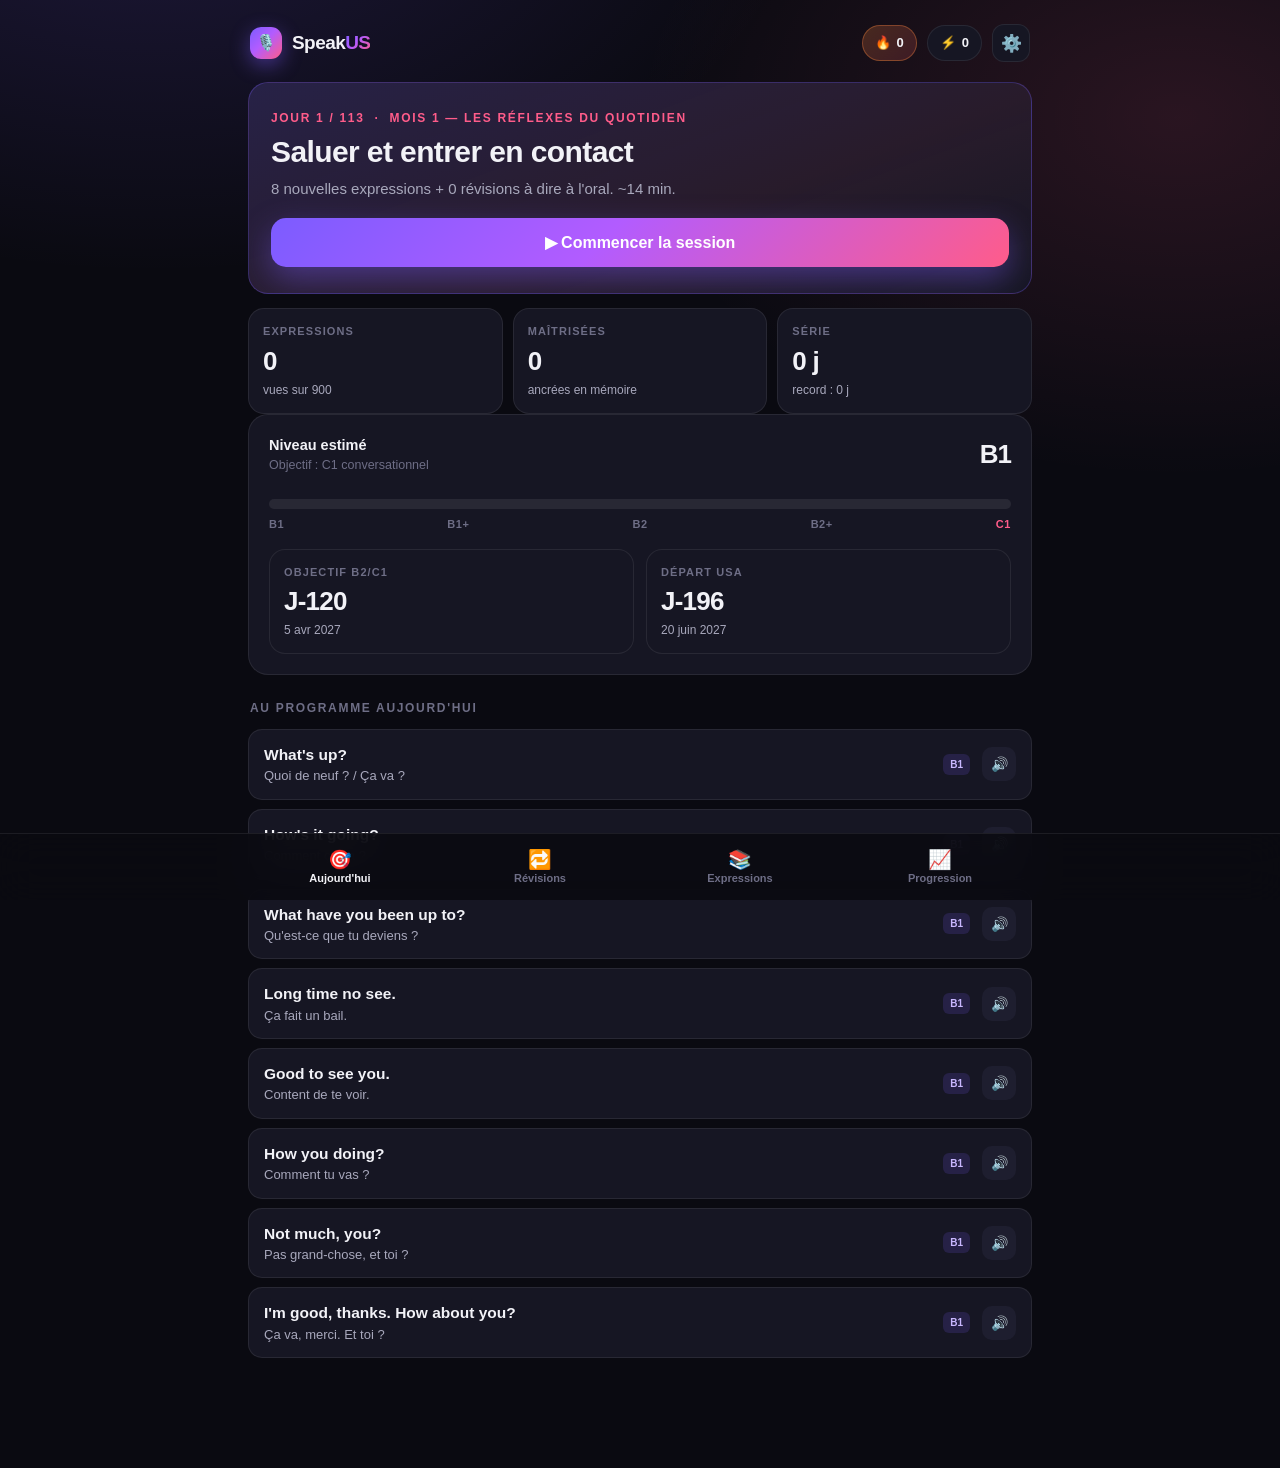
==== index.html @ b8113048 "SpeakUS — app d'anglais américain, 900 expressions sur 113 jours Entraînement oral quotidien : révis" ====
<!doctype html>
<html lang="fr">
<head>
<meta charset="utf-8">
<meta name="viewport" content="width=device-width, initial-scale=1, viewport-fit=cover">
<meta name="theme-color" content="#0B0B12">
<title>SpeakUS — American English, tous les jours</title>
<meta name="apple-mobile-web-app-capable" content="yes">
<meta name="mobile-web-app-capable" content="yes">
<meta name="apple-mobile-web-app-status-bar-style" content="black-translucent">
<meta name="apple-mobile-web-app-title" content="SpeakUS">
<link rel="manifest" href="manifest.webmanifest">
<link rel="apple-touch-icon" href="icon-180.png">
<link rel="icon" href="icon-192.png">
<link rel="stylesheet" href="assets/app.css">
</head>
<body>
  <div id="app"></div>
  <div id="toast" class="toast"></div>

  <script src="data/m1.js"></script>
  <script src="data/m2.js"></script>
  <script src="data/m3.js"></script>
  <script src="data/m4.js"></script>
  <script src="data/m5.js"></script>
  <script src="data/m6.js"></script>
  <script src="assets/speech.js"></script>
  <script src="assets/sync.js"></script>
  <script src="assets/app.js"></script>
</body>
</html>
---- assets/app.css ----
/* ============ SpeakUS — design system ============ */
:root{
  --bg:#0A0A11;
  --bg2:#10101B;
  --surface:#161623;
  --surface2:#1E1E2F;
  --line:rgba(255,255,255,.08);
  --line2:rgba(255,255,255,.14);
  --txt:#F2F2F7;
  --txt2:#A8A8BC;
  --txt3:#6E6E86;
  --acc:#7C5CFF;
  --acc2:#FF5C8A;
  --ok:#31D97A;
  --warn:#FFB84D;
  --bad:#FF5C6C;
  --grad:linear-gradient(135deg,#7C5CFF 0%,#B25CFF 45%,#FF5C8A 100%);
  --radius:20px;
  --shadow:0 18px 50px rgba(0,0,0,.55);
  --font:-apple-system,BlinkMacSystemFont,"Segoe UI",Inter,Roboto,Helvetica,Arial,sans-serif;
}
*{box-sizing:border-box;-webkit-tap-highlight-color:transparent}
html,body{margin:0;padding:0;min-height:100%}
body{
  background:
    radial-gradient(1100px 700px at 12% -10%, rgba(124,92,255,.18), transparent 60%),
    radial-gradient(900px 600px at 92% 8%, rgba(255,92,138,.13), transparent 60%),
    var(--bg);
  color:var(--txt);font-family:var(--font);
  font-size:16px;line-height:1.5;
  -webkit-font-smoothing:antialiased;
}
#app{max-width:820px;margin:0 auto;padding:18px 18px 110px;min-height:100%}
h1,h2,h3,h4{margin:0;font-weight:800;letter-spacing:-.02em}
button{font-family:inherit;font-size:inherit;color:inherit;border:0;background:none;cursor:pointer}
input,select{font-family:inherit;font-size:inherit}

/* ============ HEADER ============ */
.hdr{display:flex;align-items:center;gap:10px;padding:6px 2px 20px;flex-wrap:wrap}
.logo{display:flex;align-items:center;gap:10px;font-weight:900;font-size:19px;letter-spacing:-.03em}
.logo .dot{width:32px;height:32px;border-radius:11px;background:var(--grad);display:grid;place-items:center;font-size:16px;box-shadow:0 6px 20px rgba(124,92,255,.45)}
.logo i{font-style:normal;background:var(--grad);-webkit-background-clip:text;background-clip:text;color:transparent}
.hdr .sp{flex:1}
.chip{display:inline-flex;align-items:center;gap:6px;padding:7px 12px;border-radius:999px;background:var(--surface);border:1px solid var(--line);font-size:13px;font-weight:700;color:var(--txt2)}
.chip b{color:var(--txt)}
.chip.fire{background:linear-gradient(135deg,rgba(255,138,60,.22),rgba(255,92,108,.16));border-color:rgba(255,138,60,.35);color:#FFCFA8}
.chip.ok{background:rgba(49,217,122,.14);border-color:rgba(49,217,122,.32);color:#8DEBB6}
.chip.warn{background:rgba(255,184,77,.14);border-color:rgba(255,184,77,.32);color:#FFD79E}
.iconbtn{width:38px;height:38px;border-radius:12px;background:var(--surface);border:1px solid var(--line);display:grid;place-items:center;font-size:17px;color:var(--txt2)}
.iconbtn:hover{background:var(--surface2);color:var(--txt)}

/* ============ CARDS ============ */
.card{background:var(--surface);border:1px solid var(--line);border-radius:var(--radius);padding:20px;margin-bottom:14px}
.card.glow{background:linear-gradient(160deg,rgba(124,92,255,.16),rgba(255,92,138,.08) 60%,transparent),var(--surface);border-color:rgba(124,92,255,.3)}
.hero{position:relative;overflow:hidden;padding:26px 22px}
.hero .eyebrow{font-size:12px;font-weight:800;letter-spacing:.14em;text-transform:uppercase;color:var(--acc2);margin-bottom:8px}
.hero h1{font-size:30px;line-height:1.15;margin-bottom:8px}
.hero p{margin:0;color:var(--txt2);font-size:15px}

.grid2{display:grid;grid-template-columns:1fr 1fr;gap:12px}
.grid3{display:grid;grid-template-columns:repeat(3,1fr);gap:10px}
@media(max-width:560px){.grid3{grid-template-columns:repeat(2,1fr)}}

.stat{background:var(--surface);border:1px solid var(--line);border-radius:16px;padding:14px}
.stat .k{font-size:11px;font-weight:800;letter-spacing:.1em;text-transform:uppercase;color:var(--txt3)}
.stat .v{font-size:26px;font-weight:900;letter-spacing:-.03em;margin-top:2px}
.stat .s{font-size:12px;color:var(--txt2)}

/* ============ BUTTONS ============ */
.btn{display:inline-flex;align-items:center;justify-content:center;gap:9px;padding:15px 22px;border-radius:15px;font-weight:800;font-size:16px;background:var(--surface2);border:1px solid var(--line2);transition:transform .12s ease,filter .12s ease}
.btn:hover{filter:brightness(1.12)}
.btn:active{transform:scale(.975)}
.btn.primary{background:var(--grad);border:0;color:#fff;box-shadow:0 12px 32px rgba(124,92,255,.4)}
.btn.ok{background:linear-gradient(135deg,#25B765,#31D97A);border:0;color:#04220F}
.btn.ghost{background:transparent;border:1px solid var(--line2);color:var(--txt2)}
.btn.block{display:flex;width:100%}
.btn.sm{padding:10px 15px;font-size:14px;border-radius:12px}
.btn[disabled]{opacity:.4;pointer-events:none}
.btnrow{display:flex;gap:10px;flex-wrap:wrap}

/* ============ PROGRESS ============ */
.bar{height:10px;border-radius:99px;background:rgba(255,255,255,.08);overflow:hidden}
.bar>i{display:block;height:100%;border-radius:99px;background:var(--grad);transition:width .5s cubic-bezier(.2,.8,.2,1)}
.bar.thin{height:6px}
.levelbar{position:relative;margin:18px 0 6px}
.levelticks{display:flex;justify-content:space-between;font-size:11px;font-weight:800;color:var(--txt3);margin-top:7px;letter-spacing:.05em}
.levelticks b{color:var(--acc2)}

/* ============ SESSION ============ */
.sess-top{display:flex;align-items:center;gap:12px;margin-bottom:18px}
.sess-top .bar{flex:1}
.stepbadge{font-size:11px;font-weight:900;letter-spacing:.12em;text-transform:uppercase;color:var(--acc);background:rgba(124,92,255,.14);border:1px solid rgba(124,92,255,.3);padding:6px 11px;border-radius:99px;white-space:nowrap}

.expr{text-align:center;padding:8px 4px 4px}
.expr .en{font-size:34px;font-weight:900;letter-spacing:-.035em;line-height:1.15}
@media(max-width:560px){.expr .en{font-size:26px}}
.expr .fr{color:var(--acc2);font-weight:700;font-size:17px;margin-top:12px}
.expr .tags{display:flex;gap:7px;justify-content:center;flex-wrap:wrap;margin-top:14px}
.tag{font-size:11px;font-weight:800;letter-spacing:.07em;text-transform:uppercase;padding:5px 10px;border-radius:8px;background:rgba(255,255,255,.06);color:var(--txt2);border:1px solid var(--line)}
.tag.lv{background:rgba(124,92,255,.16);color:#C9B8FF;border-color:rgba(124,92,255,.3)}
.tag.rg{background:rgba(255,92,138,.13);color:#FFB3C8;border-color:rgba(255,92,138,.28)}

.exbox{margin-top:18px;background:var(--bg2);border:1px solid var(--line);border-radius:14px;padding:14px 16px}
.exbox .lbl{font-size:11px;font-weight:800;letter-spacing:.12em;text-transform:uppercase;color:var(--txt3);margin-bottom:6px}
.exbox .txt{font-size:16px;line-height:1.55}
.exbox .note{margin-top:10px;font-size:13.5px;color:var(--txt2);border-top:1px dashed var(--line);padding-top:10px}

.cue{background:linear-gradient(135deg,rgba(124,92,255,.12),transparent);border:1px solid rgba(124,92,255,.25);border-radius:14px;padding:14px 16px;margin-bottom:16px}
.cue .who{font-size:11px;font-weight:900;letter-spacing:.12em;text-transform:uppercase;color:var(--acc);margin-bottom:5px}
.cue .line{font-size:18px;font-weight:700}

.prompt{text-align:center;font-size:19px;font-weight:700;line-height:1.4;margin:6px 0 20px}
.prompt small{display:block;font-size:12px;font-weight:800;color:var(--txt3);text-transform:uppercase;letter-spacing:.12em;margin-bottom:10px}

/* ============ MIC ============ */
.micwrap{display:flex;flex-direction:column;align-items:center;gap:14px;margin:22px 0 6px}
.mic{width:96px;height:96px;border-radius:50%;background:var(--grad);display:grid;place-items:center;font-size:36px;box-shadow:0 14px 40px rgba(124,92,255,.5);position:relative;transition:transform .15s ease}
.mic:active{transform:scale(.94)}
.mic.listening{animation:pulse 1.25s infinite}
.mic.listening::after{content:"";position:absolute;inset:-14px;border-radius:50%;border:2px solid rgba(255,92,138,.5);animation:ring 1.25s infinite}
@keyframes pulse{0%,100%{transform:scale(1)}50%{transform:scale(1.06)}}
@keyframes ring{0%{transform:scale(.9);opacity:.9}100%{transform:scale(1.25);opacity:0}}
.michint{font-size:14px;color:var(--txt2);font-weight:600;text-align:center;min-height:22px}

.heard{margin-top:14px;background:var(--bg2);border:1px solid var(--line);border-radius:14px;padding:14px 16px}
.heard .lbl{font-size:11px;font-weight:800;letter-spacing:.12em;text-transform:uppercase;color:var(--txt3);margin-bottom:8px}
.heard .words{font-size:18px;font-weight:700;line-height:1.7}
.w-ok{color:var(--ok)}
.w-mid{color:var(--warn)}
.w-bad{color:var(--bad);text-decoration:underline wavy rgba(255,92,108,.55)}
.w-extra{color:var(--txt3);font-weight:500;font-size:.9em}

.scorebox{display:flex;align-items:center;gap:14px;margin-top:14px;padding:14px 16px;border-radius:14px;border:1px solid var(--line)}
.scorebox.good{background:rgba(49,217,122,.1);border-color:rgba(49,217,122,.35)}
.scorebox.mid{background:rgba(255,184,77,.1);border-color:rgba(255,184,77,.35)}
.scorebox.bad{background:rgba(255,92,108,.1);border-color:rgba(255,92,108,.35)}
.scorebox .pct{font-size:30px;font-weight:900;letter-spacing:-.04em;min-width:66px}
.scorebox .msg{font-size:14.5px;font-weight:700;line-height:1.35}
.scorebox .msg small{display:block;font-weight:500;color:var(--txt2);font-size:13px;margin-top:3px}

/* ============ NAV ============ */
.nav{position:fixed;left:0;right:0;bottom:0;z-index:50;background:rgba(10,10,17,.9);backdrop-filter:blur(18px);border-top:1px solid var(--line)}
.nav .inner{max-width:820px;margin:0 auto;display:grid;grid-template-columns:repeat(4,1fr);padding:8px 10px calc(8px + env(safe-area-inset-bottom))}
.nav button{position:relative;display:flex;flex-direction:column;align-items:center;gap:3px;padding:8px 4px;border-radius:12px;font-size:11px;font-weight:800;color:var(--txt3)}
.nav button .i{font-size:19px;line-height:1}
.nav button.on{color:var(--txt)}
.nav .badge{position:absolute;top:2px;right:calc(50% - 26px);background:var(--acc2);color:#fff;font-size:10px;font-weight:900;padding:1px 6px;border-radius:99px}

/* ============ LISTS ============ */
.list{display:flex;flex-direction:column;gap:9px}
.item{display:flex;align-items:center;gap:12px;background:var(--surface);border:1px solid var(--line);border-radius:14px;padding:13px 15px}
.item .m{flex:1;min-width:0}
.item .en{font-weight:800;font-size:15.5px}
.item .fr{font-size:13px;color:var(--txt2);white-space:nowrap;overflow:hidden;text-overflow:ellipsis}
.item .lvl{font-size:10px;font-weight:900;padding:3px 7px;border-radius:6px;background:rgba(124,92,255,.16);color:#C9B8FF}
.item .play{width:34px;height:34px;border-radius:10px;background:var(--surface2);display:grid;place-items:center;font-size:14px;flex-shrink:0}
.boxdots{display:flex;gap:3px}
.boxdots i{width:6px;height:6px;border-radius:50%;background:rgba(255,255,255,.14)}
.boxdots i.f{background:var(--ok)}

.search{width:100%;padding:13px 16px;border-radius:14px;background:var(--surface);border:1px solid var(--line);color:var(--txt);outline:none;margin-bottom:14px}
.search:focus{border-color:rgba(124,92,255,.5)}

/* ============ HEATMAP ============ */
.heat{display:grid;grid-template-columns:repeat(auto-fill,minmax(13px,1fr));gap:4px;margin-top:6px}
.heat i{aspect-ratio:1;border-radius:3px;background:rgba(255,255,255,.06)}
.heat i.l1{background:rgba(124,92,255,.35)}
.heat i.l2{background:rgba(124,92,255,.65)}
.heat i.l3{background:#8A6BFF}
.heat i.today{outline:2px solid var(--acc2);outline-offset:1px}

/* ============ MISC ============ */
.sect{font-size:12px;font-weight:900;letter-spacing:.14em;text-transform:uppercase;color:var(--txt3);margin:24px 2px 12px}
.muted{color:var(--txt2);font-size:14px}
.center{text-align:center}
.toast{position:fixed;left:50%;bottom:96px;transform:translateX(-50%) translateY(24px);background:var(--surface2);border:1px solid var(--line2);color:var(--txt);padding:12px 18px;border-radius:14px;font-weight:700;font-size:14px;opacity:0;pointer-events:none;transition:.25s;z-index:100;box-shadow:var(--shadow);max-width:90vw;text-align:center}
.toast.show{opacity:1;transform:translateX(-50%) translateY(0)}
.modal{position:fixed;inset:0;z-index:80;background:rgba(5,5,10,.72);backdrop-filter:blur(6px);display:grid;place-items:center;padding:18px}
.modal .box{background:var(--surface);border:1px solid var(--line2);border-radius:22px;padding:22px;max-width:460px;width:100%;box-shadow:var(--shadow);max-height:86vh;overflow:auto}
.row{display:flex;align-items:center;justify-content:space-between;gap:14px;padding:12px 0;border-bottom:1px solid var(--line)}
.row:last-of-type{border-bottom:0}
.row .lb{font-weight:700;font-size:14.5px}
.row .lb small{display:block;color:var(--txt3);font-weight:500;font-size:12.5px}
.row select,.row input[type=number],.row input[type=date]{background:var(--surface2);border:1px solid var(--line2);color:var(--txt);border-radius:10px;padding:8px 11px;outline:none;color-scheme:dark}
.confetti{position:fixed;inset:0;pointer-events:none;z-index:90;overflow:hidden}
.confetti i{position:absolute;width:9px;height:14px;border-radius:2px;animation:fall 2.6s linear forwards}
@keyframes fall{to{transform:translateY(105vh) rotate(720deg);opacity:0}}
.fadein{animation:fade .3s ease both}
@keyframes fade{from{opacity:0;transform:translateY(10px)}to{opacity:1;transform:none}}
.warnbox{background:rgba(255,184,77,.1);border:1px solid rgba(255,184,77,.35);border-radius:14px;padding:14px 16px;font-size:14px;color:#FFDDA8;margin-bottom:14px}
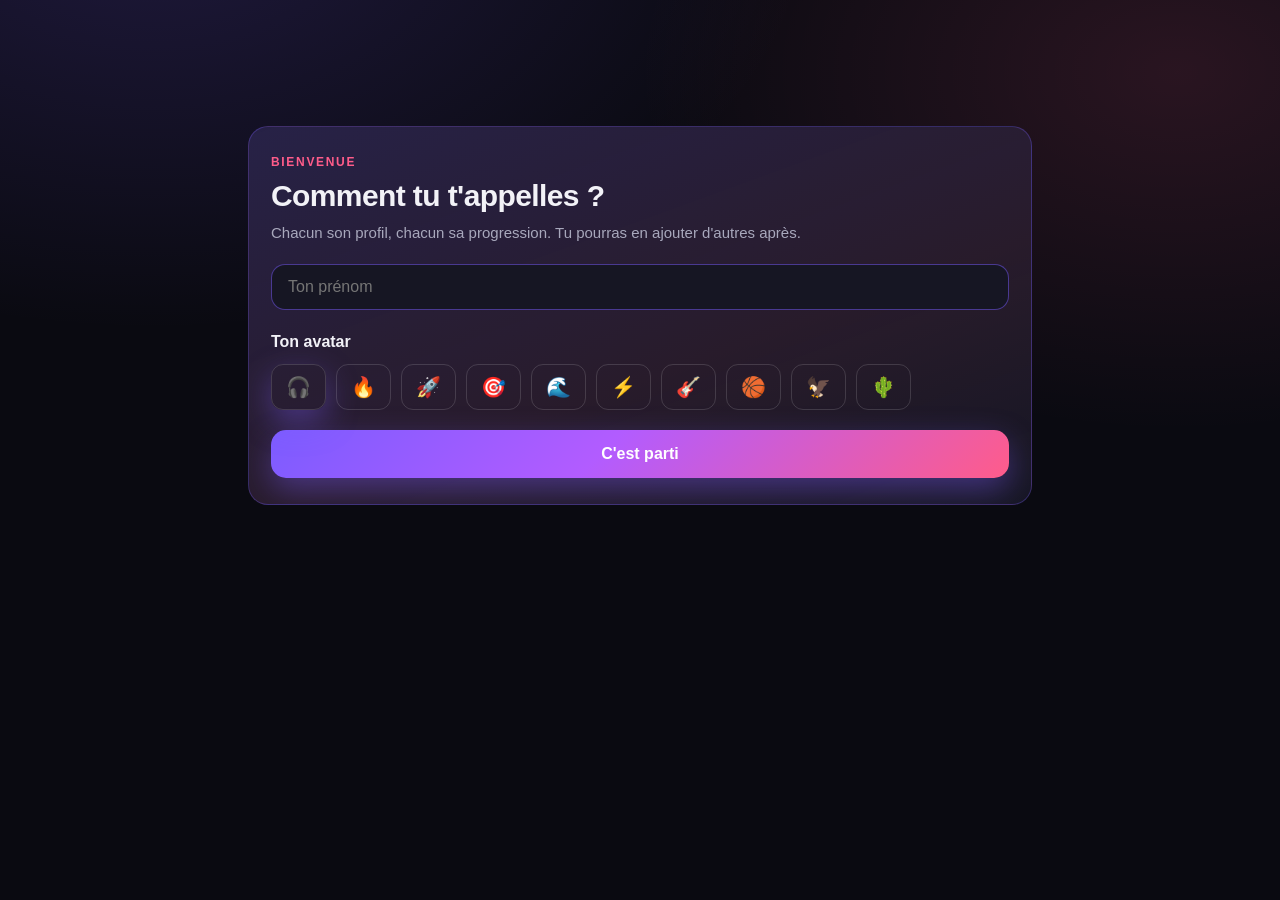
==== commit c928979d: "Ajoute l'aide a la prononciation et l'acceptation par mots de sens Phonetique : ligne "Comment le di" ====
--- a/index.html
+++ b/index.html
@@ -25,6 +25,7 @@
   <script src="data/m5.js"></script>
   <script src="data/m6.js"></script>
   <script src="assets/speech.js"></script>
+  <script src="assets/phonetic.js"></script>
   <script src="assets/sync.js"></script>
   <script src="assets/app.js"></script>
 </body>
--- a/assets/app.css
+++ b/assets/app.css
@@ -105,6 +105,18 @@
 .exbox .txt{font-size:16px;line-height:1.55}
 .exbox .note{margin-top:10px;font-size:13.5px;color:var(--txt2);border-top:1px dashed var(--line);padding-top:10px}
 
+/* ---- aide à la prononciation ---- */
+.phon{margin-top:14px;background:rgba(255,184,77,.07);border:1px solid rgba(255,184,77,.24);border-radius:14px;padding:12px 14px}
+.phon-head{display:flex;align-items:center;justify-content:space-between;margin-bottom:8px}
+.phon-head .lbl{font-size:11px;font-weight:800;letter-spacing:.12em;text-transform:uppercase;color:#FFC978}
+.phon-help{width:20px;height:20px;border-radius:50%;background:rgba(255,184,77,.18);border:1px solid rgba(255,184,77,.4);color:#FFC978;font-size:12px;font-weight:900;line-height:1;display:grid;place-items:center}
+.phon-help:hover{background:rgba(255,184,77,.32)}
+.phon-line{display:flex;flex-wrap:wrap;gap:6px 8px;align-items:center}
+.phon-w{font-size:17px;font-weight:700;color:#FFDDA8;letter-spacing:.01em;padding:3px 7px;border-radius:8px;border:1px solid transparent;background:none;transition:.15s}
+button.phon-w{cursor:pointer;border-color:rgba(255,184,77,.2)}
+button.phon-w:hover{background:rgba(255,184,77,.16);border-color:rgba(255,184,77,.45)}
+.phon-w.phon-on{background:rgba(255,184,77,.34);color:#fff;transform:scale(1.06)}
+
 .cue{background:linear-gradient(135deg,rgba(124,92,255,.12),transparent);border:1px solid rgba(124,92,255,.25);border-radius:14px;padding:14px 16px;margin-bottom:16px}
 .cue .who{font-size:11px;font-weight:900;letter-spacing:.12em;text-transform:uppercase;color:var(--acc);margin-bottom:5px}
 .cue .line{font-size:18px;font-weight:700}
